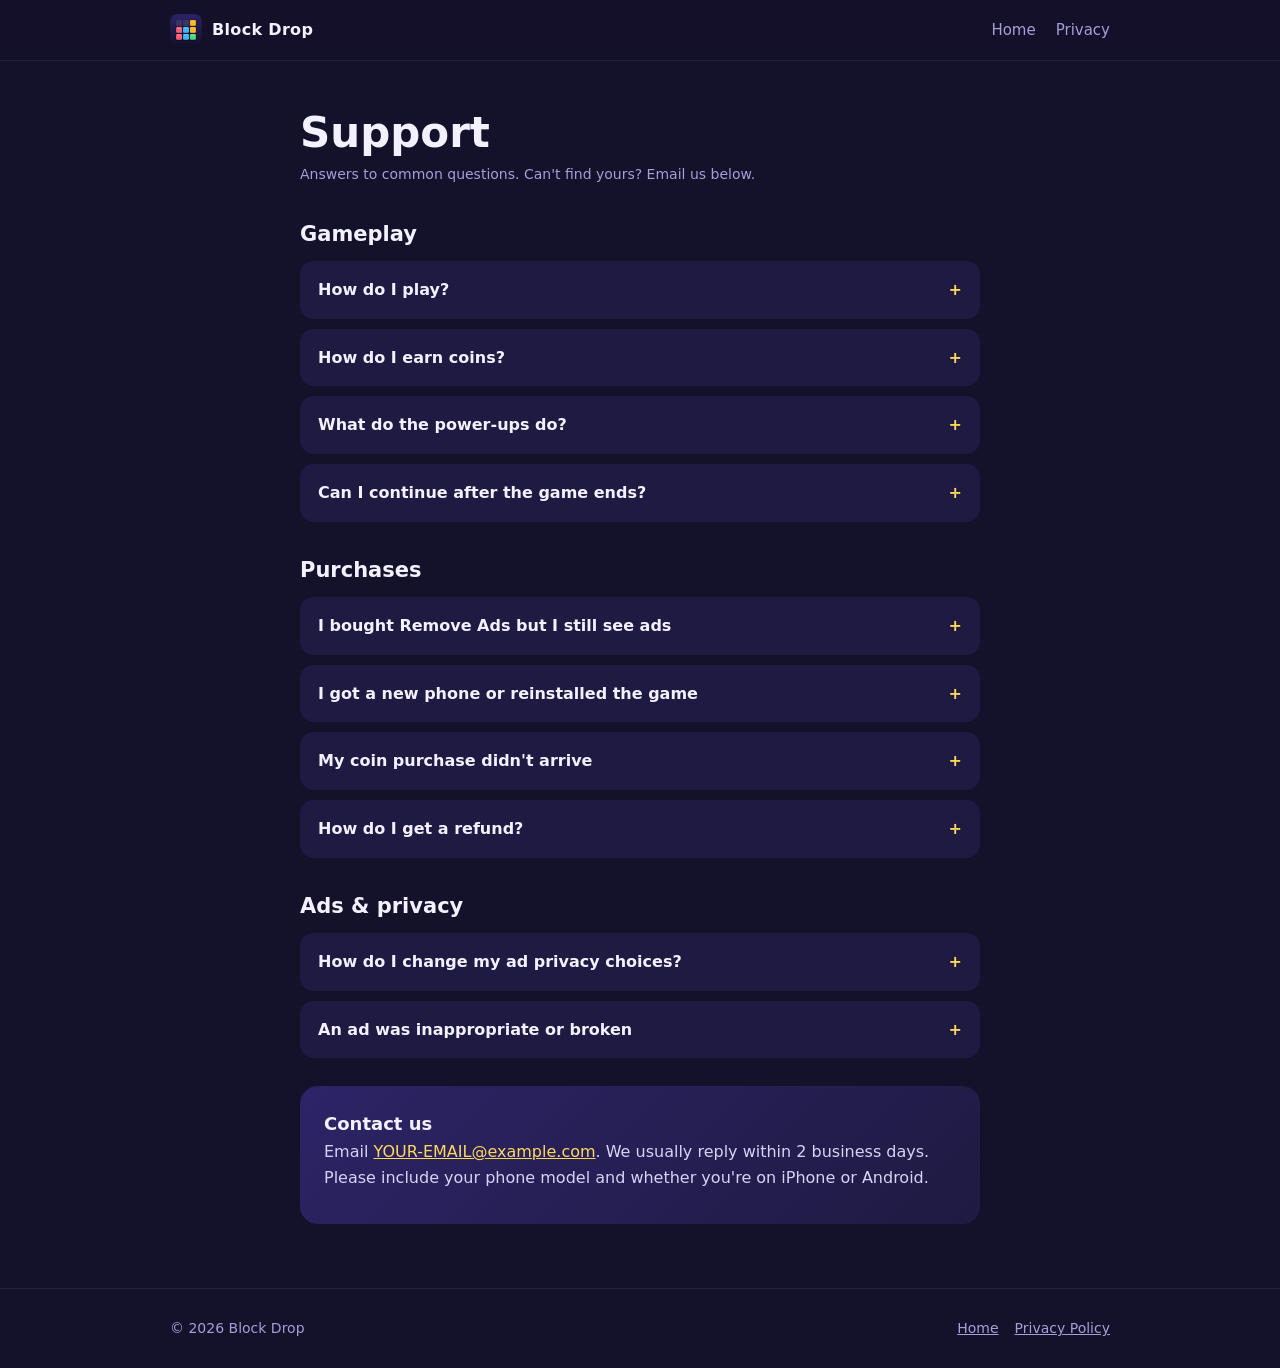
==== support.html @ bfe0f8bc "Add files via upload" ====
<!DOCTYPE html>
<html lang="en">
<head>
<meta charset="UTF-8">
<meta name="viewport" content="width=device-width, initial-scale=1">
<title>Support | Block Drop</title>
<meta name="description" content="Help and answers for Block Drop: purchases, ads, coins and privacy.">
<meta name="theme-color" content="#14112b">
<link rel="icon" href="img/favicon.png">
<link rel="stylesheet" href="site.css">
</head>
<body>
<nav><div class="wrap">
  <a class="brand" href="./"><img src="img/icon.png" alt="">Block Drop</a>
  <div class="links"><a href="./">Home</a><a href="privacy.html">Privacy</a></div>
</div></nav>

<main class="page faq">
  <h1>Support</h1>
  <p class="updated">Answers to common questions. Can't find yours? Email us below.</p>

  <h2>Gameplay</h2>
  <details><summary>How do I play?</summary><p>Drag the three blocks at the bottom onto the board. Fill a complete row or column to clear it. Clearing several lines at once, or on back-to-back turns, builds combos worth extra points. The game ends when none of your blocks fit anywhere.</p></details>
  <details><summary>How do I earn coins?</summary><p>You earn coins by clearing lines (more for combos) and a bonus for emptying the whole board. You can also tap <b>🎬 Free coins</b> to watch an optional short video for +25 coins, or buy coin packs in the Shop.</p></details>
  <details><summary>What do the power-ups do?</summary><p><b>Undo</b> takes back your last move. <b>Bomb</b> clears a 3×3 area you tap. <b>Shuffle</b> swaps your remaining blocks for new ones.</p></details>
  <details><summary>Can I continue after the game ends?</summary><p>Yes, once per game. Tap <b>Watch ad to continue</b> on the game-over screen to clear space in the middle of the board and keep going.</p></details>

  <h2>Purchases</h2>
  <details><summary>I bought Remove Ads but I still see ads</summary><p>Remove Ads turns off the full-screen ads between games. Optional reward videos (free coins and continue) stay available because you choose to watch them. If full-screen ads still appear, open the Shop (tap your coin balance) and tap <b>Restore purchases</b>.</p></details>
  <details><summary>I got a new phone or reinstalled the game</summary><p>Open the Shop and tap <b>Restore purchases</b> while signed in to the same Apple ID or Google account you bought with. Remove Ads will come back.<br>Coins are stored only on your device, so they can't be restored after uninstalling.</p></details>
  <details><summary>My coin purchase didn't arrive</summary><p>First close and reopen the game. If the coins still aren't there, email us with the date and your order number (from your Apple or Google receipt email) and we'll sort it out.</p></details>
  <details><summary>How do I get a refund?</summary><p>Purchases are handled by Apple and Google, so refunds are requested through them:<br>• iPhone: <a href="https://reportaproblem.apple.com">reportaproblem.apple.com</a><br>• Android: Google Play Store › Profile › Payments &amp; subscriptions › Budget &amp; history, or <a href="https://support.google.com/googleplay/workflow/9813244">Google Play refund request</a></p></details>

  <h2>Ads &amp; privacy</h2>
  <details><summary>How do I change my ad privacy choices?</summary><p>On the game-over screen, tap <b>Privacy options</b>. On iPhone you can also change tracking permission in Settings › Privacy &amp; Security › Tracking. See our <a href="privacy.html">Privacy Policy</a> for details.</p></details>
  <details><summary>An ad was inappropriate or broken</summary><p>Ads are provided by Google AdMob. Email us the time it happened and a short description (a screenshot helps) and we'll report and block it.</p></details>

  <div class="contact">
    <b>Contact us</b>
    <p>Email <a href="mailto:YOUR-EMAIL@example.com">YOUR-EMAIL@example.com</a>. We usually reply within 2 business days. Please include your phone model and whether you're on iPhone or Android.</p>
  </div>
</main>

<footer><div class="wrap">
  <span>© <span id="year">2026</span> Block Drop</span>
  <span><a href="./">Home</a><a href="privacy.html">Privacy Policy</a></span>
</div></footer>
<script src="site.js"></script>
</body>
</html>
---- site.css ----
:root{
  --bg:#14112b; --bg2:#1f1a42; --cell:#2a2457; --text:#f3f0ff; --muted:#a59ed8;
  --gold:#ffd85c; --red:#ff5d73; --blue:#38b6ff; --green:#4cd97b; --purple:#a970ff;
}
*{box-sizing:border-box;margin:0;padding:0}
html{scroll-behavior:smooth}
body{background:var(--bg);color:var(--text);font-family:system-ui,-apple-system,"Segoe UI",Roboto,sans-serif;line-height:1.6;-webkit-font-smoothing:antialiased}
a{color:var(--gold)}
.wrap{max-width:980px;margin:0 auto;padding:0 20px}

/* nav */
nav{position:sticky;top:0;z-index:10;background:rgba(20,17,43,.85);backdrop-filter:blur(10px);border-bottom:1px solid rgba(255,255,255,.06)}
nav .wrap{display:flex;align-items:center;justify-content:space-between;height:60px}
.brand{display:flex;align-items:center;gap:10px;color:var(--text);text-decoration:none;font-weight:800;letter-spacing:.02em}
.brand img{width:32px;height:32px;border-radius:8px}
nav .links a{color:var(--muted);text-decoration:none;margin-left:20px;font-size:15px}
nav .links a:hover{color:var(--text)}

/* hero */
.hero{background:radial-gradient(ellipse at 50% -10%,#3a2f86 0%,var(--bg) 65%);padding:64px 0 40px;text-align:center}
.hero .icon{width:120px;height:120px;border-radius:28px;box-shadow:0 18px 50px rgba(0,0,0,.5)}
.hero h1{font-size:clamp(40px,8vw,64px);line-height:1.05;margin:24px 0 10px;font-weight:900;letter-spacing:-.02em}
.hero h1 span{color:var(--gold)}
.hero p.lead{font-size:clamp(17px,2.6vw,21px);color:var(--muted);max-width:560px;margin:0 auto}
.stores{display:flex;gap:12px;justify-content:center;flex-wrap:wrap;margin:32px 0 8px}
.store-btn{display:inline-flex;flex-direction:column;align-items:flex-start;min-width:190px;padding:10px 22px;border-radius:14px;background:#000;color:#fff;text-decoration:none;border:1px solid rgba(255,255,255,.25);transition:transform .15s}
.store-btn:hover{transform:translateY(-2px)}
.store-btn small{font-size:11px;opacity:.8;letter-spacing:.04em}
.store-btn b{font-size:20px;line-height:1.2}
.store-btn.soon{opacity:.55;pointer-events:none}
.note{font-size:13px;color:var(--muted)}

/* screenshots */
.shots{display:flex;gap:18px;justify-content:center;padding:36px 0 8px;overflow-x:auto;scroll-snap-type:x mandatory}
.shots img{width:min(230px,62vw);flex-shrink:0;border-radius:26px;border:6px solid #0b0920;box-shadow:0 20px 50px rgba(0,0,0,.45);scroll-snap-align:center}

/* features */
section{padding:56px 0}
h2{font-size:clamp(26px,4.5vw,34px);text-align:center;margin-bottom:28px;font-weight:850}
.grid{display:grid;grid-template-columns:repeat(auto-fit,minmax(230px,1fr));gap:16px}
.card{background:var(--bg2);border-radius:18px;padding:22px}
.card .emoji{font-size:30px}
.card h3{font-size:18px;margin:8px 0 4px}
.card p{color:var(--muted);font-size:15px}
.how{counter-reset:s;display:grid;grid-template-columns:repeat(auto-fit,minmax(220px,1fr));gap:16px}
.how li{list-style:none;background:var(--bg2);border-radius:18px;padding:22px 22px 22px 70px;position:relative;color:var(--muted)}
.how li b{color:var(--text);display:block}
.how li::before{counter-increment:s;content:counter(s);position:absolute;left:20px;top:22px;width:34px;height:34px;border-radius:10px;background:var(--gold);color:#1b1540;font-weight:900;display:flex;align-items:center;justify-content:center}

/* text pages */
.page{max-width:720px;margin:0 auto;padding:48px 20px 64px}
.page h1{font-size:clamp(30px,6vw,42px);line-height:1.15;margin-bottom:6px}
.page .updated{color:var(--muted);font-size:14px;margin-bottom:28px}
.page h2{text-align:left;font-size:21px;margin:32px 0 10px}
.page p,.page li{color:#d8d3f5;margin-bottom:10px}
.page ul{padding-left:22px}
.faq details{background:var(--bg2);border-radius:14px;padding:16px 18px;margin-bottom:10px}
.faq summary{cursor:pointer;font-weight:700;color:var(--text);list-style:none}
.faq summary::-webkit-details-marker{display:none}
.faq summary::after{content:"+";float:right;color:var(--gold);font-weight:900}
.faq details[open] summary::after{content:"–"}
.faq details p{margin:10px 0 0}
.contact{background:linear-gradient(135deg,#2c2466,#1f1a42);border-radius:18px;padding:24px;margin-top:28px}
.contact b{font-size:18px}

footer{border-top:1px solid rgba(255,255,255,.07);padding:28px 0;color:var(--muted);font-size:14px}
footer .wrap{display:flex;justify-content:space-between;flex-wrap:wrap;gap:10px}
footer a{color:var(--muted);margin-left:16px}
footer a:first-child{margin-left:0}
@media (max-width:520px){nav .links a{margin-left:14px;font-size:14px}}
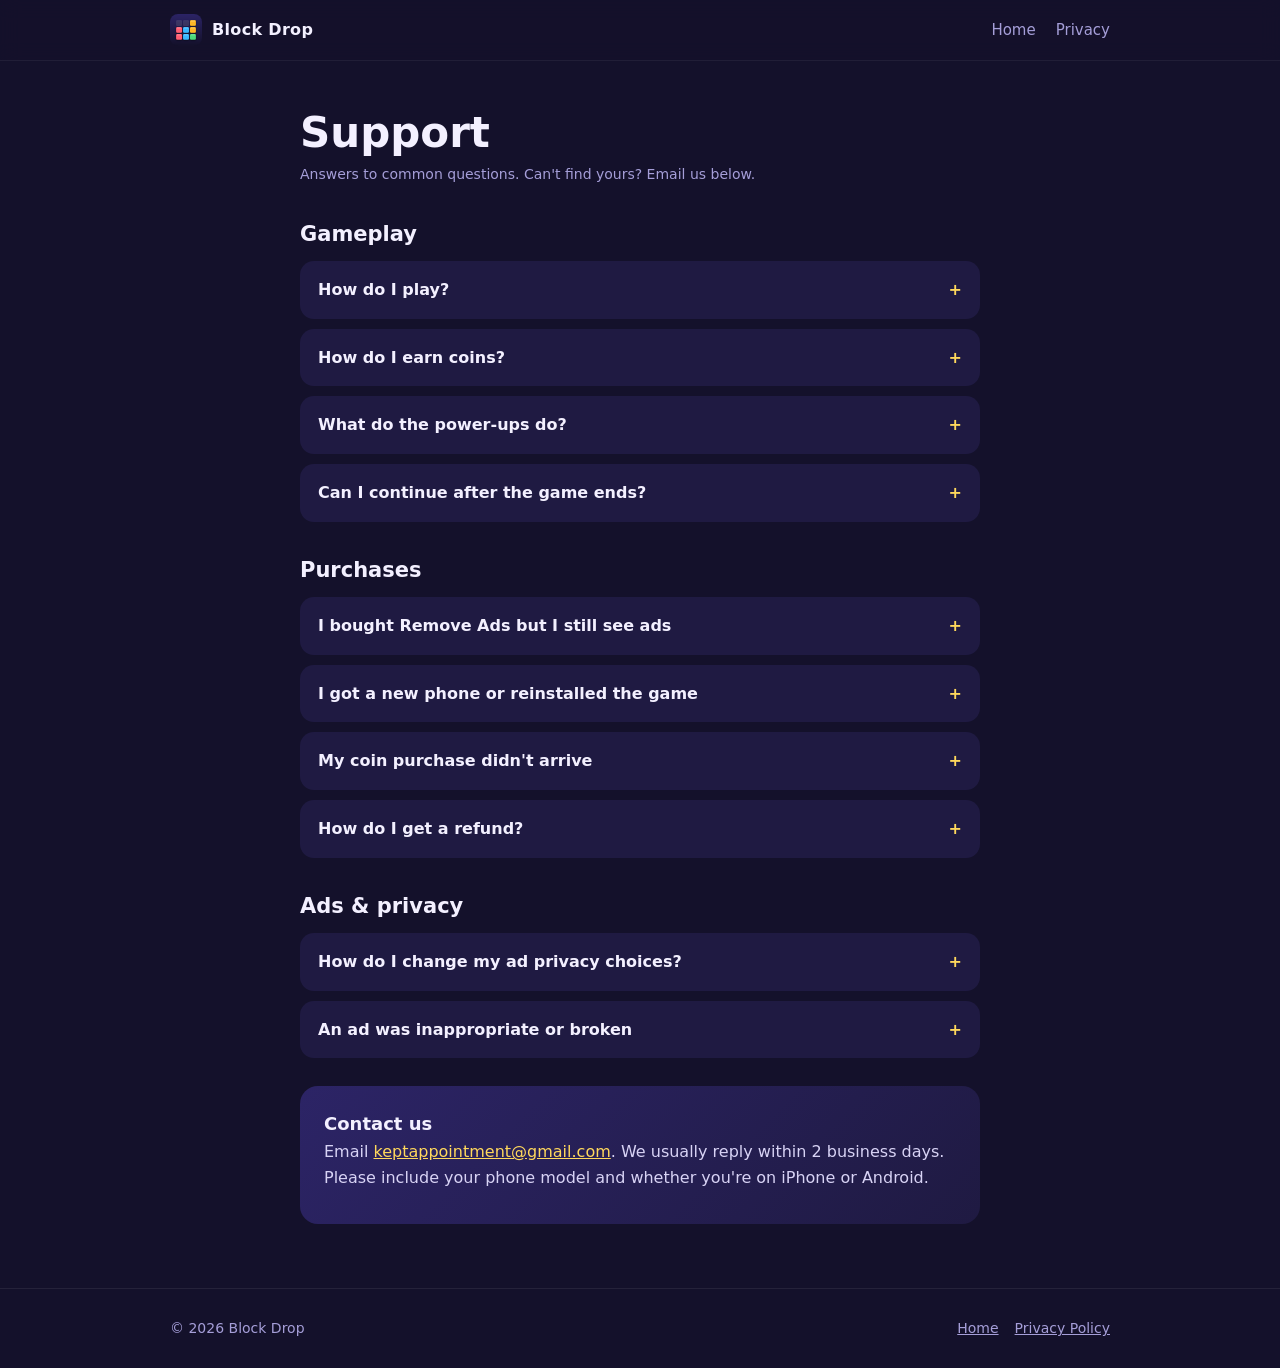
==== commit e3307062: "Add contact email and publisher name" ====
--- a/support.html
+++ b/support.html
@@ -37,7 +37,7 @@
 
   <div class="contact">
     <b>Contact us</b>
-    <p>Email <a href="mailto:YOUR-EMAIL@example.com">YOUR-EMAIL@example.com</a>. We usually reply within 2 business days. Please include your phone model and whether you're on iPhone or Android.</p>
+    <p>Email <a href="mailto:keptappointment@gmail.com">keptappointment@gmail.com</a>. We usually reply within 2 business days. Please include your phone model and whether you're on iPhone or Android.</p>
   </div>
 </main>
 
